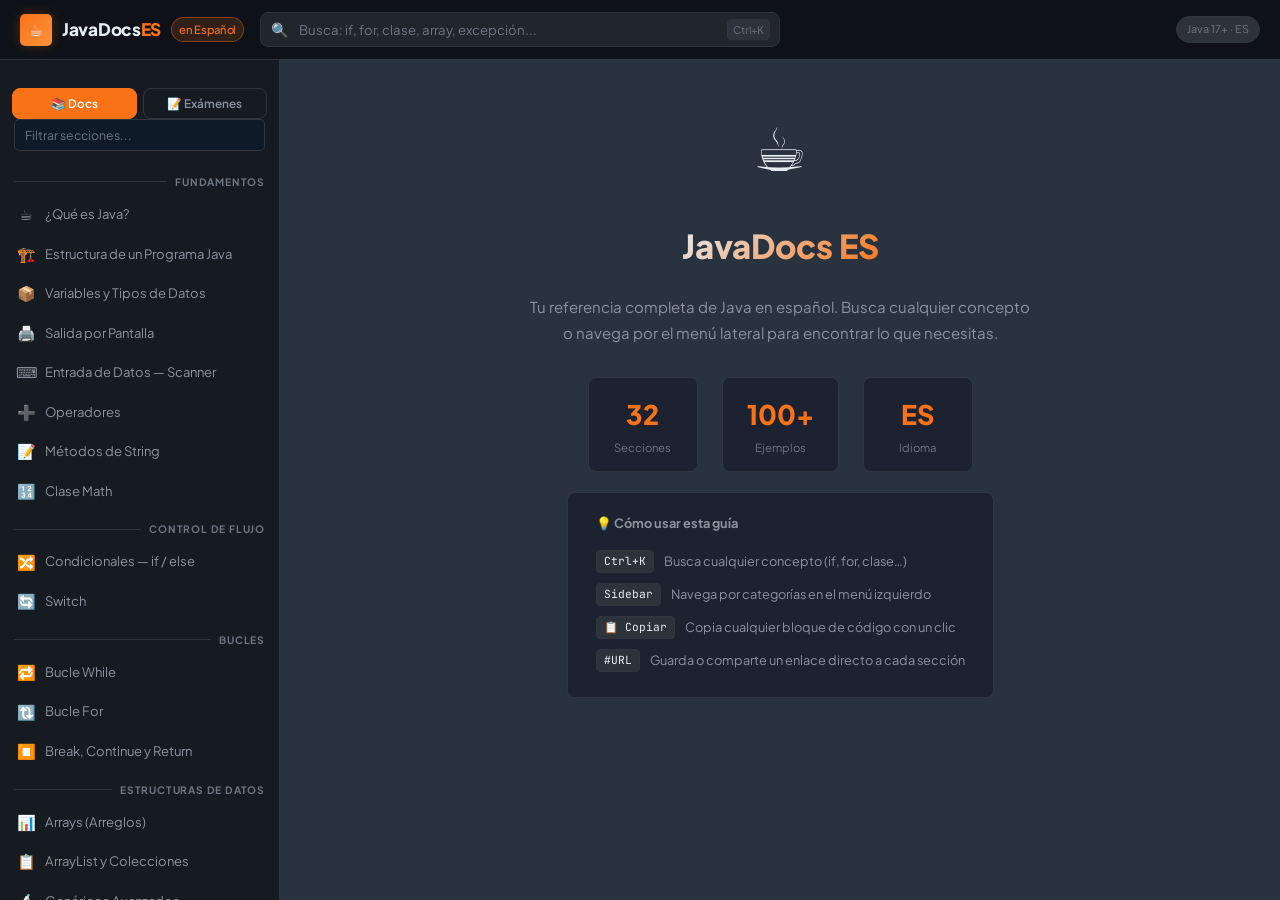
==== index.html @ a5cfdd34 "Actualizacion con estructura de carpetas - 20/03/2026 18:10:55,92" ====
<!DOCTYPE html>
<html lang="es">
<head>
  <!-- ============================================================
       JAVADOCS ES — Documentación Java en Español
       Archivo principal: index.html
       ============================================================ -->
  <meta charset="UTF-8" />
  <meta name="viewport" content="width=device-width, initial-scale=1.0" />
  <title>JavaDocs ES — Documentación Java en Español</title>
  <meta name="description" content="Documentación completa de Java en español. Busca cualquier concepto: if, for, clases, métodos, arrays y más." />

  <!-- Fuentes de Google -->
  <link rel="preconnect" href="https://fonts.googleapis.com" />
  <link rel="preconnect" href="https://fonts.gstatic.com" crossorigin />
  <link href="https://fonts.googleapis.com/css2?family=Plus+Jakarta+Sans:wght@400;500;600;700;800&family=JetBrains+Mono:wght@400;500&display=swap" rel="stylesheet" />

  <!-- Estilos principales -->
  <link rel="stylesheet" href="estilos.css" />
</head>
<body>

  <!-- ============================================================
       BARRA SUPERIOR (Header)
       ============================================================ -->
  <header id="header">

    <!-- Botón menú hamburguesa — solo visible en móvil -->
    <button id="menu-toggle" aria-label="Abrir menú">☰</button>

    <!-- Logo -->
    <a href="#" class="header-logo" id="home-link" aria-label="Inicio">
      <div class="logo-icon">☕</div>
      <span>JavaDocs<span style="color:var(--accent)">ES</span></span>
      <span class="logo-sub">en Español</span>
    </a>

    <!-- Buscador global -->
    <div class="header-search" role="search">
      <span class="search-icon">🔍</span>
      <input
        type="search"
        id="header-search"
        placeholder="Busca: if, for, clase, array, excepción..."
        autocomplete="off"
        spellcheck="false"
        aria-label="Buscar en la documentación"
      />
      <span class="search-shortcut">Ctrl+K</span>
    </div>

    <!-- Info versión -->
    <div class="header-right">
      <span class="header-badge">Java 17+ · ES</span>
    </div>
  </header>

  <!-- ============================================================
       OVERLAY DE BÚSQUEDA — resultados flotantes
       ============================================================ -->
  <div id="search-overlay" role="dialog" aria-label="Resultados de búsqueda">
    <div id="search-results-panel"></div>
  </div>

  <!-- ============================================================
       LAYOUT PRINCIPAL (Sidebar + Contenido)
       ============================================================ -->
  <div id="layout">

    <!-- Overlay para cerrar sidebar en móvil -->
    <div id="sidebar-overlay"></div>

    <!-- =========================================================
         SIDEBAR — Menú lateral de navegación
         ========================================================= -->
    <nav id="sidebar" aria-label="Navegación de documentación">

      <!-- Filtro rápido dentro del sidebar -->
      <div class="sidebar-search-wrap">
        <input
          type="search"
          id="sidebar-filter"
          class="sidebar-search-input"
          placeholder="Filtrar secciones..."
          autocomplete="off"
          aria-label="Filtrar secciones"
        />
      </div>

      <!-- Los items se generan dinámicamente por scripts.js -->
      <div id="sidebar-nav" role="list"></div>
    </nav>

    <!-- =========================================================
         CONTENIDO PRINCIPAL
         ========================================================= -->
    <main id="main-content">

      <!-- ---- Pantalla de bienvenida (inicio) ---- -->
      <div id="welcome-screen" role="main">
        <div class="welcome-hero">☕</div>
        <h1 class="welcome-title">JavaDocs ES</h1>
        <p class="welcome-sub">
          Tu referencia completa de Java en español. Busca cualquier concepto
          o navega por el menú lateral para encontrar lo que necesitas.
        </p>

        <!-- Estadísticas -->
        <div class="welcome-stats">
          <div class="stat-card">
            <div class="stat-num" id="stats-sections">—</div>
            <div class="stat-label">Secciones</div>
          </div>
          <div class="stat-card">
            <div class="stat-num">100+</div>
            <div class="stat-label">Ejemplos</div>
          </div>
          <div class="stat-card">
            <div class="stat-num">ES</div>
            <div class="stat-label">Idioma</div>
          </div>
        </div>

        <!-- Consejos de uso -->
        <div class="welcome-tips">
          <h3>💡 Cómo usar esta guía</h3>
          <div class="tip-item">
            <span class="tip-key">Ctrl+K</span>
            <span>Busca cualquier concepto (if, for, clase…)</span>
          </div>
          <div class="tip-item">
            <span class="tip-key">Sidebar</span>
            <span>Navega por categorías en el menú izquierdo</span>
          </div>
          <div class="tip-item">
            <span class="tip-key">📋 Copiar</span>
            <span>Copia cualquier bloque de código con un clic</span>
          </div>
          <div class="tip-item">
            <span class="tip-key">#URL</span>
            <span>Guarda o comparte un enlace directo a cada sección</span>
          </div>
        </div>
      </div>

      <!-- ---- Sección de documentación (se llena dinámicamente) ---- -->
      <div id="doc-section">
        <div id="doc-content"></div>
        <!-- Navegación anterior / siguiente -->
        <div class="section-nav" id="section-nav"></div>
      </div>

    </main>
  </div><!-- /#layout -->

  <!-- ============================================================
       SCRIPTS
       ============================================================ -->
  <script src="scripts.js"></script>

  <!-- Enlace al inicio -->
  <script>
    document.getElementById("home-link").addEventListener("click", (e) => {
      e.preventDefault();
      window.location.hash = "";
      document.getElementById("welcome-screen").style.display = "flex";
      document.getElementById("doc-section").style.display = "none";
      document.querySelectorAll(".sidebar-item").forEach(el => el.classList.remove("active"));
    });
  </script>

</body>
</html>
---- estilos.css ----
/* ============================================================
   JAVADOCS ES — Hoja de Estilos Principal
   Tema oscuro moderno con acentos en naranja/ámbar Java
   ============================================================ */

/* ---- Variables de diseño ---- */
:root {
  --bg-main: #0f1a29e3;
  --bg-sidebar: #161b22;
  --bg-card: #1c2230;
  --bg-code: #0d1117;
  --bg-code-header: #161b22;
  --bg-search: #21262d;
  --bg-hover: #21262d;
  --bg-active: #2d333b;

  --accent: #f97316;
  --accent-glow: rgba(249, 115, 22, 0.25);
  --accent-dim: #c2540a;
  --accent-light: #fed7aa;
  --accent-tag: rgba(249, 115, 22, 0.15);

  --text-primary: #e6edf3;
  --text-secondary: #8b949e;
  --text-muted: #6e7681;
  --text-code: #e6edf3;
  --text-accent: #f97316;

  --border: #30363d;
  --border-hover: #484f58;
  --border-accent: rgba(249, 115, 22, 0.4);

  --sidebar-width: 280px;
  --header-height: 60px;
  --radius: 8px;
  --radius-sm: 5px;

  --font-sans: 'Plus Jakarta Sans', system-ui, sans-serif;
  --font-mono: 'JetBrains Mono', 'Fira Code', monospace;

  --shadow-sm: 0 2px 8px rgba(0, 0, 0, .35);
  --shadow-md: 0 4px 20px rgba(0, 0, 0, .45);
  --shadow-glow: 0 0 20px var(--accent-glow);
}

/* ---- Reset y base ---- */
*,
*::before,
*::after {
  box-sizing: border-box;
  margin: 0;
  padding: 0;
}

html {
  scroll-behavior: smooth;
  font-size: 15px;
}

body {
  font-family: var(--font-sans);
  background: var(--bg-main);
  color: var(--text-primary);
  line-height: 1.7;
  overflow-x: hidden;
}

a {
  color: var(--accent);
  text-decoration: none;
}

a:hover {
  text-decoration: underline;
}

/* ============================================================
   BARRA SUPERIOR
   ============================================================ */
#header {
  position: fixed;
  top: 0;
  left: 0;
  right: 0;
  height: var(--header-height);
  background: rgba(13, 17, 23, 0.95);
  backdrop-filter: blur(12px);
  border-bottom: 1px solid var(--border);
  display: flex;
  align-items: center;
  padding: 0 20px;
  gap: 16px;
  z-index: 200;
}

/* Logo */
.header-logo {
  display: flex;
  align-items: center;
  gap: 10px;
  font-weight: 800;
  font-size: 1.15rem;
  color: var(--text-primary);
  white-space: nowrap;
  letter-spacing: -0.3px;
}

.header-logo .logo-icon {
  width: 32px;
  height: 32px;
  background: linear-gradient(135deg, var(--accent), #fb923c);
  border-radius: var(--radius-sm);
  display: flex;
  align-items: center;
  justify-content: center;
  font-size: 16px;
  box-shadow: 0 0 12px var(--accent-glow);
}

.header-logo .logo-sub {
  color: var(--accent);
  font-size: 0.75rem;
  font-weight: 500;
  background: var(--accent-tag);
  padding: 2px 7px;
  border-radius: 20px;
  border: 1px solid var(--border-accent);
}

/* Buscador del header */
.header-search {
  flex: 1;
  max-width: 520px;
  position: relative;
}

.header-search input {
  width: 100%;
  background: var(--bg-search);
  border: 1px solid var(--border);
  border-radius: 8px;
  padding: 8px 14px 8px 38px;
  color: var(--text-primary);
  font-family: var(--font-sans);
  font-size: 0.88rem;
  transition: border .2s, box-shadow .2s;
  outline: none;
}

.header-search input:focus {
  border-color: var(--accent);
  box-shadow: 0 0 0 3px var(--accent-glow);
}

.header-search input::placeholder {
  color: var(--text-muted);
}

.header-search .search-icon {
  position: absolute;
  left: 11px;
  top: 50%;
  transform: translateY(-50%);
  color: var(--text-muted);
  font-size: 14px;
  pointer-events: none;
}

.search-shortcut {
  position: absolute;
  right: 10px;
  top: 50%;
  transform: translateY(-50%);
  background: var(--bg-active);
  border: 1px solid var(--border);
  border-radius: 4px;
  padding: 1px 5px;
  font-size: 0.7rem;
  color: var(--text-muted);
}

/* Botón menú móvil */
#menu-toggle {
  display: none;
  background: none;
  border: 1px solid var(--border);
  border-radius: var(--radius-sm);
  color: var(--text-secondary);
  padding: 6px 10px;
  cursor: pointer;
  font-size: 18px;
  transition: border-color .2s, color .2s;
}

#menu-toggle:hover {
  border-color: var(--accent);
  color: var(--accent);
}

/* Header right */
.header-right {
  display: flex;
  align-items: center;
  gap: 10px;
  margin-left: auto;
}

.header-badge {
  font-size: 0.72rem;
  color: var(--text-muted);
  background: var(--bg-active);
  border: 1px solid var(--border);
  border-radius: 20px;
  padding: 3px 10px;
}

/* ============================================================
   RESULTADOS DE BÚSQUEDA
   ============================================================ */
#search-overlay {
  display: none;
  position: fixed;
  top: var(--header-height);
  left: 0;
  right: 0;
  bottom: 0;
  background: rgba(0, 0, 0, 0.7);
  z-index: 150;
  backdrop-filter: blur(4px);
}

#search-results-panel {
  max-width: 680px;
  margin: 24px auto;
  background: var(--bg-card);
  border: 1px solid var(--border);
  border-radius: 12px;
  overflow: hidden;
  box-shadow: var(--shadow-md);
  max-height: calc(100vh - 140px);
  overflow-y: auto;
}

.search-results-header {
  padding: 14px 20px;
  border-bottom: 1px solid var(--border);
  font-size: 0.83rem;
  color: var(--text-muted);
  display: flex;
  justify-content: space-between;
  align-items: center;
}

.search-result-item {
  padding: 14px 20px;
  cursor: pointer;
  border-bottom: 1px solid var(--border);
  transition: background .15s;
  display: flex;
  align-items: flex-start;
  gap: 14px;
}

.search-result-item:hover {
  background: var(--bg-hover);
}

.search-result-item:last-child {
  border-bottom: none;
}

.result-icon {
  font-size: 1.4rem;
  width: 36px;
  height: 36px;
  background: var(--bg-main);
  border-radius: var(--radius-sm);
  display: flex;
  align-items: center;
  justify-content: center;
  flex-shrink: 0;
}

.result-info {
  flex: 1;
}

.result-title {
  font-weight: 600;
  font-size: 0.9rem;
  color: var(--text-primary);
}

.result-title mark {
  background: var(--accent-tag);
  color: var(--accent);
  border-radius: 3px;
  padding: 0 2px;
}

.result-category {
  font-size: 0.75rem;
  color: var(--text-muted);
  margin-top: 2px;
}

.result-snippet {
  font-size: 0.8rem;
  color: var(--text-secondary);
  margin-top: 4px;
}

.search-no-results {
  padding: 40px;
  text-align: center;
  color: var(--text-muted);
}

/* ============================================================
   LAYOUT PRINCIPAL
   ============================================================ */
#layout {
  display: flex;
  margin-top: var(--header-height);
  min-height: calc(100vh - var(--header-height));
}

/* ============================================================
   SIDEBAR
   ============================================================ */
#sidebar {
  width: var(--sidebar-width);
  background: var(--bg-sidebar);
  border-right: 1px solid var(--border);
  position: fixed;
  top: var(--header-height);
  left: 0;
  bottom: 0;
  overflow-y: auto;
  overflow-x: hidden;
  padding: 16px 0 40px;
  transition: transform .3s ease;
  z-index: 100;
  scrollbar-width: thin;
  scrollbar-color: var(--border) transparent;
}

#sidebar::-webkit-scrollbar {
  width: 4px;
}

#sidebar::-webkit-scrollbar-track {
  background: transparent;
}

#sidebar::-webkit-scrollbar-thumb {
  background: var(--border);
  border-radius: 4px;
}

/* Filtro de búsqueda del sidebar */
.sidebar-search-wrap {
  padding: 0 14px 12px;
}

.sidebar-search-input {
  width: 100%;
  background: var(--bg-main);
  border: 1px solid var(--border);
  border-radius: var(--radius-sm);
  padding: 7px 10px;
  color: var(--text-primary);
  font-family: var(--font-sans);
  font-size: 0.82rem;
  outline: none;
  transition: border .2s;
}

.sidebar-search-input:focus {
  border-color: var(--border-accent);
}

.sidebar-search-input::placeholder {
  color: var(--text-muted);
}

/* Categorías */
.sidebar-category {
  padding: 10px 14px 4px;
  font-size: 0.68rem;
  font-weight: 700;
  letter-spacing: 0.8px;
  text-transform: uppercase;
  color: var(--text-muted);
  display: flex;
  align-items: center;
  gap: 6px;
}

.sidebar-category::before {
  content: '';
  flex: 1;
  height: 1px;
  background: var(--border);
  margin-right: 2px;
}

/* Items del sidebar */
.sidebar-item {
  display: flex;
  align-items: center;
  gap: 9px;
  padding: 7px 14px;
  cursor: pointer;
  border-radius: 0;
  font-size: 0.87rem;
  color: var(--text-secondary);
  transition: background .15s, color .15s, border-left .15s;
  border-left: 2px solid transparent;
  position: relative;
}

.sidebar-item:hover {
  background: var(--bg-hover);
  color: var(--text-primary);
  border-left-color: var(--border-hover);
}

.sidebar-item.active {
  background: var(--accent-tag);
  color: var(--accent);
  border-left-color: var(--accent);
  font-weight: 600;
}

.sidebar-item .item-icon {
  font-size: 1rem;
  width: 20px;
  text-align: center;
}

.sidebar-item .item-label {
  flex: 1;
}

/* ============================================================
   CONTENIDO PRINCIPAL
   ============================================================ */
#main-content {
  margin-left: var(--sidebar-width);
  flex: 1;
  padding: 36px 48px 80px;
  min-height: calc(100vh - var(--header-height));
  /* Sin max-width: ocupa todo el espacio disponible */
  box-sizing: border-box;
}

/* ---- Estado vacío / bienvenida ---- */
#welcome-screen {
  display: flex;
  flex-direction: column;
  align-items: center;
  justify-content: center;
  min-height: 60vh;
  text-align: center;
  gap: 20px;
  animation: fadeIn .5s ease;
}

.welcome-hero {
  font-size: 4rem;
}

.welcome-title {
  font-size: 2.2rem;
  font-weight: 800;
  background: linear-gradient(135deg, var(--text-primary), var(--accent));
  -webkit-background-clip: text;
  -webkit-text-fill-color: transparent;
  background-clip: text;
}

.welcome-sub {
  color: var(--text-secondary);
  max-width: 500px;
  font-size: 1rem;
}

.welcome-stats {
  display: flex;
  gap: 24px;
  flex-wrap: wrap;
  justify-content: center;
  margin-top: 12px;
}

.stat-card {
  background: var(--bg-card);
  border: 1px solid var(--border);
  border-radius: var(--radius);
  padding: 14px 24px;
  text-align: center;
  min-width: 110px;
}

.stat-num {
  font-size: 1.8rem;
  font-weight: 800;
  color: var(--accent);
}

.stat-label {
  font-size: 0.75rem;
  color: var(--text-muted);
}

.welcome-tips {
  background: var(--bg-card);
  border: 1px solid var(--border);
  border-radius: var(--radius);
  padding: 20px 28px;
  max-width: 480px;
  text-align: left;
}

.welcome-tips h3 {
  font-size: 0.85rem;
  color: var(--text-secondary);
  margin-bottom: 10px;
}

.tip-item {
  display: flex;
  align-items: center;
  gap: 10px;
  padding: 5px 0;
  font-size: 0.85rem;
  color: var(--text-secondary);
}

.tip-key {
  background: var(--bg-active);
  border: 1px solid var(--border);
  border-radius: 4px;
  padding: 1px 7px;
  font-family: var(--font-mono);
  font-size: 0.75rem;
  color: var(--text-primary);
  white-space: nowrap;
}

/* ============================================================
   SECCIÓN DE DOCUMENTACIÓN
   ============================================================ */
#doc-section {
  display: none;
  animation: fadeIn .3s ease;
}

/* Breadcrumb */
.breadcrumb {
  display: flex;
  align-items: center;
  gap: 8px;
  font-size: 0.8rem;
  color: var(--text-muted);
  margin-bottom: 20px;
}

.breadcrumb span {
  color: var(--accent);
}

/* Título de la sección */
.doc-header {
  display: flex;
  align-items: flex-start;
  gap: 16px;
  margin-bottom: 28px;
  padding-bottom: 24px;
  border-bottom: 1px solid var(--border);
}

.doc-icon {
  font-size: 2.4rem;
  width: 60px;
  height: 60px;
  background: var(--accent-tag);
  border: 1px solid var(--border-accent);
  border-radius: 12px;
  display: flex;
  align-items: center;
  justify-content: center;
  flex-shrink: 0;
}

.doc-title {
  flex: 1;
}

.doc-title h1 {
  font-size: 1.8rem;
  font-weight: 800;
  letter-spacing: -0.5px;
  margin-bottom: 6px;
}

.doc-title .doc-intro {
  color: var(--text-secondary);
  font-size: 0.92rem;
  line-height: 1.6;
}

.category-badge {
  display: inline-flex;
  align-items: center;
  gap: 5px;
  background: var(--accent-tag);
  color: var(--accent);
  border: 1px solid var(--border-accent);
  border-radius: 20px;
  padding: 3px 12px;
  font-size: 0.75rem;
  font-weight: 600;
  margin-top: 8px;
}

/* Subsecciones */
.subsection {
  margin-bottom: 32px;
  width: 100%;
  box-sizing: border-box;
}

.subsection-title {
  font-size: 1.05rem;
  font-weight: 700;
  color: var(--text-primary);
  margin-bottom: 10px;
  display: flex;
  align-items: center;
  gap: 8px;
}

.subsection-title::before {
  content: '';
  width: 3px;
  height: 18px;
  background: var(--accent);
  border-radius: 2px;
}

.subsection-text {
  color: var(--text-secondary);
  font-size: 0.9rem;
  margin-bottom: 12px;
  line-height: 1.7;
}

/* Explicación didáctica dentro de subsección */
.subsection-explanation {
  background: var(--bg-tertiary);
  border-left: 3px solid var(--accent);
  border-radius: 0 8px 8px 0;
  color: var(--text-secondary);
  font-size: 0.88rem;
  line-height: 1.75;
  margin-bottom: 14px;
  padding: 10px 14px;
}

/* Lista dentro de subsección */
.subsection-list {
  list-style: none;
  display: flex;
  flex-direction: column;
  gap: 6px;
  margin-bottom: 12px;
}

.subsection-list li {
  display: flex;
  align-items: flex-start;
  gap: 10px;
  font-size: 0.88rem;
  color: var(--text-secondary);
  padding: 6px 12px;
  background: var(--bg-card);
  border-radius: var(--radius-sm);
  border: 1px solid var(--border);
}

.subsection-list li::before {
  content: '→';
  color: var(--accent);
  flex-shrink: 0;
  font-weight: 700;
}

/* ============================================================
   BLOQUES DE CÓDIGO
   ============================================================ */
.code-block {
  background: var(--bg-code);
  border: 1px solid var(--border);
  border-radius: var(--radius);
  overflow: hidden;
  /* la caja nunca se sale del contenedor */
  margin-bottom: 16px;
  box-shadow: var(--shadow-sm);
  width: 100%;
  max-width: 100%;
  /* nunca más ancho que su padre */
  box-sizing: border-box;
  min-width: 0;
  /* permite que flex/grid la comprima */
}

.code-header {
  display: flex;
  align-items: center;
  justify-content: space-between;
  background: var(--bg-code-header);
  border-bottom: 1px solid var(--border);
  padding: 8px 14px;
}

.code-lang {
  font-size: 0.72rem;
  font-weight: 600;
  letter-spacing: 0.5px;
  color: var(--accent);
  text-transform: uppercase;
  display: flex;
  align-items: center;
  gap: 6px;
}

.code-lang::before {
  content: '';
  width: 8px;
  height: 8px;
  background: var(--accent);
  border-radius: 50%;
  opacity: 0.7;
}

.copy-btn {
  background: none;
  border: 1px solid var(--border);
  border-radius: var(--radius-sm);
  color: var(--text-muted);
  padding: 3px 10px;
  cursor: pointer;
  font-size: 0.75rem;
  font-family: var(--font-sans);
  display: flex;
  align-items: center;
  gap: 5px;
  transition: border-color .2s, color .2s, background .2s;
}

.copy-btn:hover {
  border-color: var(--accent);
  color: var(--accent);
  background: var(--accent-tag);
}

.copy-btn.copied {
  border-color: #22c55e;
  color: #22c55e;
  background: rgba(34, 197, 94, .1);
}

.code-body {
  overflow-x: auto;
  padding: 18px 22px;
  scrollbar-width: thin;
  scrollbar-color: var(--accent) transparent;
  box-sizing: border-box;
  width: 100%;
  max-width: 100%;
}

.code-body::-webkit-scrollbar {
  height: 5px;
}

.code-body::-webkit-scrollbar-track {
  background: transparent;
}

.code-body::-webkit-scrollbar-thumb {
  background: var(--border);
  border-radius: 4px;
}

.code-body pre {
  margin: 0;
  font-family: var(--font-mono);
  font-size: 0.875rem;
  line-height: 1.65;
  color: var(--text-code);
  white-space: pre;
  display: inline-block;
  min-width: 100%;
}

/* Resaltado de sintaxis básico */
.kw {
  color: #ff7b72;
}

/* keywords */
.st {
  color: #a5d6ff;
}

/* strings */
.cm {
  color: #6e7681;
  font-style: italic;
}

/* comments */
.num {
  color: #79c0ff;
}

/* numbers */
.cls {
  color: #ffa657;
}

/* class names */
.fn {
  color: #d2a8ff;
}

/* functions */
.ann {
  color: #3fb950;
}

/* annotations */

/* ============================================================
   NAVEGACIÓN ENTRE SECCIONES
   ============================================================ */
.section-nav {
  display: flex;
  gap: 12px;
  margin-top: 40px;
  padding-top: 24px;
  border-top: 1px solid var(--border);
}

.nav-btn {
  flex: 1;
  background: var(--bg-card);
  border: 1px solid var(--border);
  border-radius: var(--radius);
  padding: 14px 18px;
  cursor: pointer;
  color: var(--text-secondary);
  transition: border-color .2s, background .2s, color .2s;
  text-align: left;
  font-family: var(--font-sans);
}

.nav-btn:hover {
  border-color: var(--accent);
  color: var(--text-primary);
  background: var(--bg-hover);
}

.nav-btn .nav-dir {
  font-size: 0.72rem;
  text-transform: uppercase;
  letter-spacing: 0.5px;
  color: var(--text-muted);
  display: block;
  margin-bottom: 4px;
}

.nav-btn .nav-title {
  font-size: 0.9rem;
  font-weight: 600;
}

.nav-btn.next {
  text-align: right;
}

/* ============================================================
   TABLA DE CONTENIDOS
   ============================================================ */
.toc {
  background: var(--bg-card);
  border: 1px solid var(--border);
  border-radius: var(--radius);
  padding: 16px 20px;
  margin-bottom: 28px;
}

.toc-title {
  font-size: 0.78rem;
  font-weight: 700;
  color: var(--text-muted);
  text-transform: uppercase;
  letter-spacing: 0.5px;
  margin-bottom: 10px;
}

.toc-list {
  list-style: none;
  display: flex;
  flex-direction: column;
  gap: 3px;
}

.toc-list li {
  font-size: 0.85rem;
}

.toc-list a {
  color: var(--text-secondary);
  transition: color .15s;
  display: flex;
  align-items: center;
  gap: 6px;
  padding: 3px 0;
}

.toc-list a::before {
  content: '#';
  color: var(--accent);
  font-size: 0.75rem;
}

.toc-list a:hover {
  color: var(--accent);
  text-decoration: none;
}

/* ============================================================
   ANIMACIONES
   ============================================================ */
@keyframes fadeIn {
  from {
    opacity: 0;
    transform: translateY(10px);
  }

  to {
    opacity: 1;
    transform: translateY(0);
  }
}

@keyframes slideIn {
  from {
    transform: translateX(-10px);
    opacity: 0;
  }

  to {
    transform: translateX(0);
    opacity: 1;
  }
}

/* ============================================================
   RESPONSIVE
   ============================================================ */
@media (max-width: 1200px) {
  #main-content {
    padding: 32px 36px 80px;
  }
}

@media (max-width: 900px) {
  :root {
    --sidebar-width: 260px;
  }

  #main-content {
    padding: 24px 24px 60px;
  }
}

@media (max-width: 680px) {
  #menu-toggle {
    display: flex;
    align-items: center;
  }

  #sidebar {
    transform: translateX(-100%);
    z-index: 150;
    box-shadow: var(--shadow-md);
  }

  #sidebar.open {
    transform: translateX(0);
  }

  #main-content {
    margin-left: 0;
    padding: 20px 16px 60px;
  }

  .doc-header {
    flex-direction: column;
  }

  .welcome-title {
    font-size: 1.6rem;
  }

  .section-nav {
    flex-direction: column;
  }

  .header-search {
    display: none;
  }

  .search-shortcut {
    display: none;
  }

  .header-badge {
    display: none;
  }

  #sidebar-overlay {
    display: none;
    position: fixed;
    inset: 0;
    background: rgba(0, 0, 0, .6);
    z-index: 140;
  }

  #sidebar-overlay.show {
    display: block;
  }
}

/* ============================================================
   SCROLLBAR GLOBAL
   ============================================================ */
::-webkit-scrollbar {
  width: 6px;
  height: 6px;
}

::-webkit-scrollbar-track {
  background: var(--bg-main);
}

::-webkit-scrollbar-thumb {
  background: var(--border);
  border-radius: 4px;
}

::-webkit-scrollbar-thumb:hover {
  background: var(--border-hover);
}

/* ============================================================
   UTILIDADES
   ============================================================ */
.hidden {
  display: none !important;
}

.sr-only {
  position: absolute;
  width: 1px;
  height: 1px;
  overflow: hidden;
  clip: rect(0, 0, 0, 0);
}

/* ============================================================
   TABS DE MODO — Docs / Exámenes
   ============================================================ */
.mode-tabs {
  display: flex;
  gap: 6px;
  padding: 12px 12px 0;
}

.mode-tab {
  flex: 1;
  background: var(--bg-tertiary);
  border: 1px solid var(--border);
  border-radius: 8px;
  color: var(--text-secondary);
  cursor: pointer;
  font-family: inherit;
  font-size: 0.78rem;
  font-weight: 600;
  padding: 7px 4px;
  text-align: center;
  transition: background .15s, color .15s, border-color .15s;
}

.mode-tab:hover {
  background: var(--bg-hover);
  color: var(--text-primary);
}

.mode-tab.active {
  background: var(--accent);
  border-color: var(--accent);
  color: #fff;
}

/* ============================================================
   SIDEBAR — elementos de examen
   ============================================================ */
.examen-sidebar-header {
  color: var(--accent) !important;
}

.sidebar-examen-sub {
  color: var(--text-muted);
  font-size: 0.73rem;
  line-height: 1.4;
  margin: -6px 0 8px;
  padding: 0 14px;
}

/* .ej-pts eliminado — sin puntos */

/* ============================================================
   EJERCICIO — cabecera
   ============================================================ */
.ej-header {
  background: var(--bg-secondary);
  border: 1px solid var(--border);
  border-left: 4px solid var(--accent);
  border-radius: 12px;
  margin-bottom: 24px;
  padding: 24px 28px;
}

.ej-numero {
  color: var(--accent);
  font-size: 0.78rem;
  font-weight: 700;
  letter-spacing: .08em;
  margin-bottom: 6px;
  text-transform: uppercase;
}

.ej-titulo-wrap {
  margin-bottom: 10px;
}

.ej-titulo {
  font-size: 1.45rem;
  font-weight: 800;
  margin: 0;
}

/* .ej-badge eliminado — sin puntos */

.ej-enunciado {
  color: var(--text-secondary);
  font-size: 0.92rem;
  line-height: 1.65;
  margin: 0;
}

/* ============================================================
   EJERCICIO — apartados y pistas
   ============================================================ */
.ej-block-title {
  color: var(--text-primary);
  font-size: 0.82rem;
  font-weight: 700;
  letter-spacing: .06em;
  margin-bottom: 12px;
  text-transform: uppercase;
}

.ej-apartados,
.ej-pistas {
  background: var(--bg-secondary);
  border: 1px solid var(--border);
  border-radius: 10px;
  margin-bottom: 18px;
  padding: 18px 22px;
}

.ej-lista {
  color: var(--text-secondary);
  display: flex;
  flex-direction: column;
  font-size: 0.88rem;
  gap: 8px;
  line-height: 1.65;
  margin: 0;
  padding-left: 20px;
}

.ej-lista li {
  padding-left: 4px;
}

.ej-pistas {
  background: color-mix(in srgb, var(--accent) 6%, var(--bg-secondary));
  border-color: color-mix(in srgb, var(--accent) 30%, var(--border));
}

.ej-pistas-lista {
  color: var(--text-secondary);
  display: flex;
  flex-direction: column;
  font-size: 0.87rem;
  gap: 7px;
  line-height: 1.6;
  list-style: none;
  margin: 0;
  padding: 0;
}

.ej-pistas-lista li::before {
  content: "→ ";
  color: var(--accent);
  font-weight: 700;
}

/* ============================================================
   EJERCICIO — botón y bloque de solución
   ============================================================ */
.ej-solucion-wrap {
  margin-bottom: 20px;
}

.ej-solucion-toggle {
  background: var(--bg-tertiary);
  border: 1px solid var(--border);
  border-radius: 8px;
  color: var(--text-primary);
  cursor: pointer;
  font-family: inherit;
  font-size: 0.88rem;
  font-weight: 600;
  margin-bottom: 14px;
  padding: 10px 18px;
  transition: background .15s, border-color .15s;
}

.ej-solucion-toggle:hover {
  background: var(--bg-hover);
  border-color: var(--accent);
  color: var(--accent);
}

.ej-solucion {
  background: var(--bg-secondary);
  border: 1px solid var(--border);
  border-left: 3px solid #22c55e;
  border-radius: 10px;
  padding: 18px 20px;
}

/* breadcrumb de examen */
.examen-breadcrumb span:first-child {
  color: var(--accent);
}

/* ============================================================
   SIDEBAR — carpetas de tema (modo exámenes)
   ============================================================ */
.sidebar-tema-folder {
  cursor: pointer;
  display: flex;
  align-items: center;
  gap: 6px;
  user-select: none;
}

.sidebar-tema-folder:hover {
  color: var(--text-primary);
}

.tema-folder-icon {
  font-size: 0.9rem;
}

.tema-arrow {
  margin-left: auto;
  font-size: 0.75rem;
  color: var(--text-muted);
  transition: transform .15s;
}

.tema-files-wrap {
  padding-left: 8px;
}

.sidebar-item-exam {
  border-left: 2px solid var(--border);
  margin-left: 6px;
}

.sidebar-item-exam:hover {
  border-left-color: var(--accent);
}

/* ============================================================
   PANTALLAS GRANDES — aprovechar espacio
   ============================================================ */
@media (min-width: 1400px) {
  #main-content {
    padding: 44px 72px 100px;
  }

  .code-body pre {
    font-size: 0.925rem;
  }
}

@media (min-width: 1800px) {
  #main-content {
    padding: 44px 100px 100px;
  }
}

/* ============================================================
   CHULETA — tabla de referencia rápida
   ============================================================ */
.chuleta-tabla-wrap {
  overflow-x: auto;
  width: 100%;
  border-radius: 8px;
  border: 1px solid var(--border);
}

.chuleta-tabla {
  border-collapse: collapse;
  font-size: 0.84rem;
  min-width: 100%;
  width: 100%;
}

.chuleta-tabla th {
  background: var(--bg-tertiary);
  color: var(--accent);
  font-size: 0.75rem;
  font-weight: 700;
  letter-spacing: .06em;
  padding: 10px 14px;
  text-align: left;
  text-transform: uppercase;
  border-bottom: 2px solid var(--border);
}

.chuleta-tabla td {
  border-bottom: 1px solid var(--border);
  color: var(--text-secondary);
  line-height: 1.55;
  padding: 9px 14px;
  vertical-align: top;
}

.chuleta-tabla td:first-child {
  color: var(--text-primary);
  font-weight: 500;
  white-space: nowrap;
}

.chuleta-tabla tbody tr:last-child td {
  border-bottom: none;
}

.chuleta-tabla tbody tr:hover td {
  background: var(--bg-hover);
}
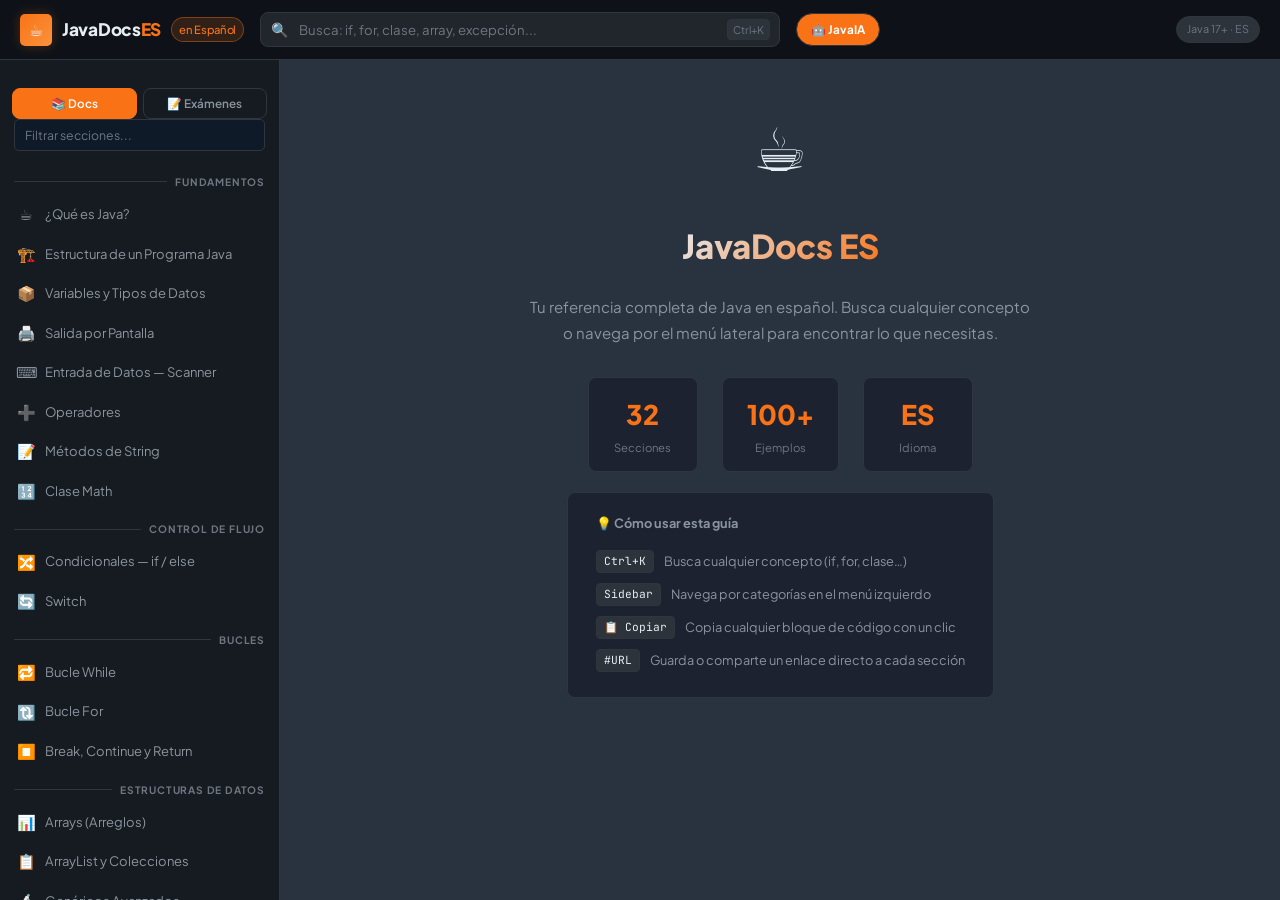
==== commit 3b40c79a: "Actualizacion con estructura de carpetas - 20/03/2026 18:15:33,00" ====
--- a/index.html
+++ b/index.html
@@ -27,7 +27,6 @@
 
     <!-- Botón menú hamburguesa — solo visible en móvil -->
     <button id="menu-toggle" aria-label="Abrir menú">☰</button>
-
     <!-- Logo -->
     <a href="#" class="header-logo" id="home-link" aria-label="Inicio">
       <div class="logo-icon">☕</div>
@@ -48,6 +47,11 @@
       />
       <span class="search-shortcut">Ctrl+K</span>
     </div>
+
+    <!-- IA -->
+    <a href="ia.html" class="header-badge"
+      style="text-decoration:none;background:var(--accent);color:#fff;font-weight:700;padding:6px 14px;border-radius:20px;font-size:0.78rem;">🤖
+      JavaIA</a>
 
     <!-- Info versión -->
     <div class="header-right">
